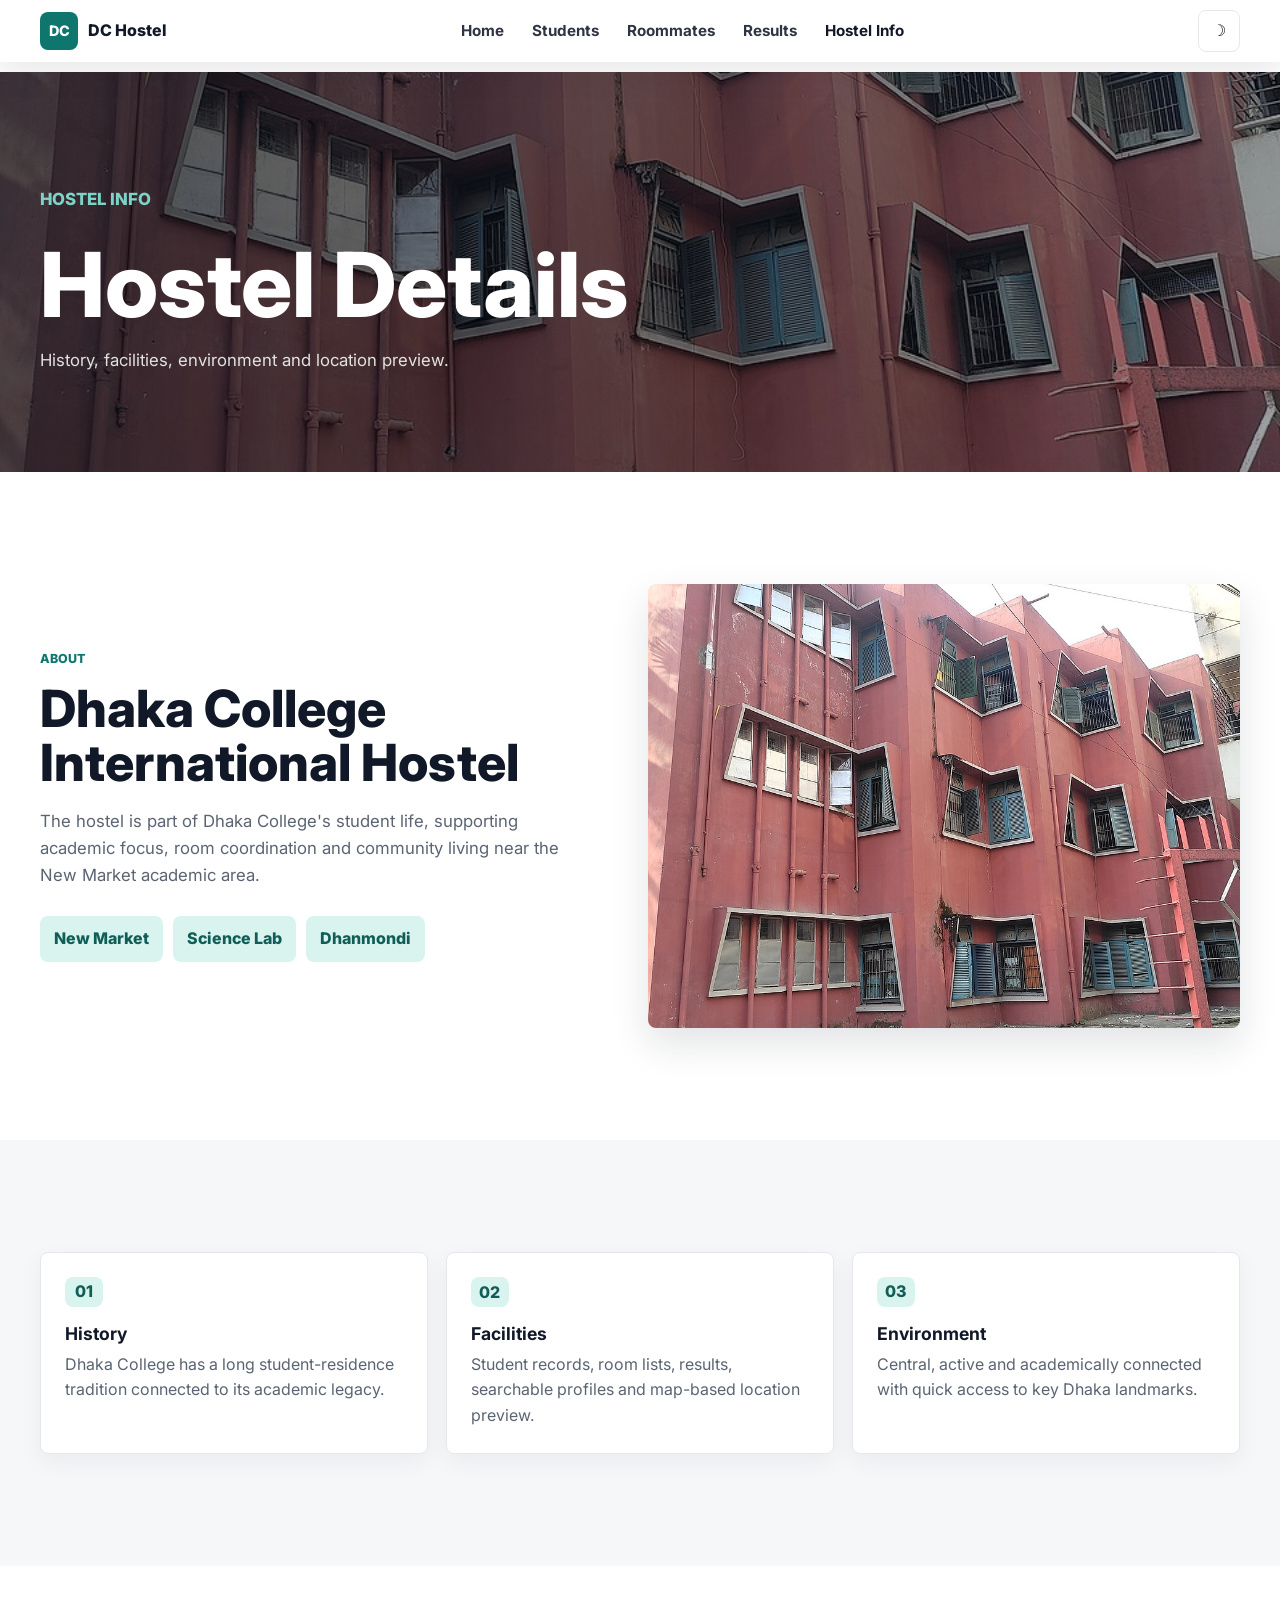
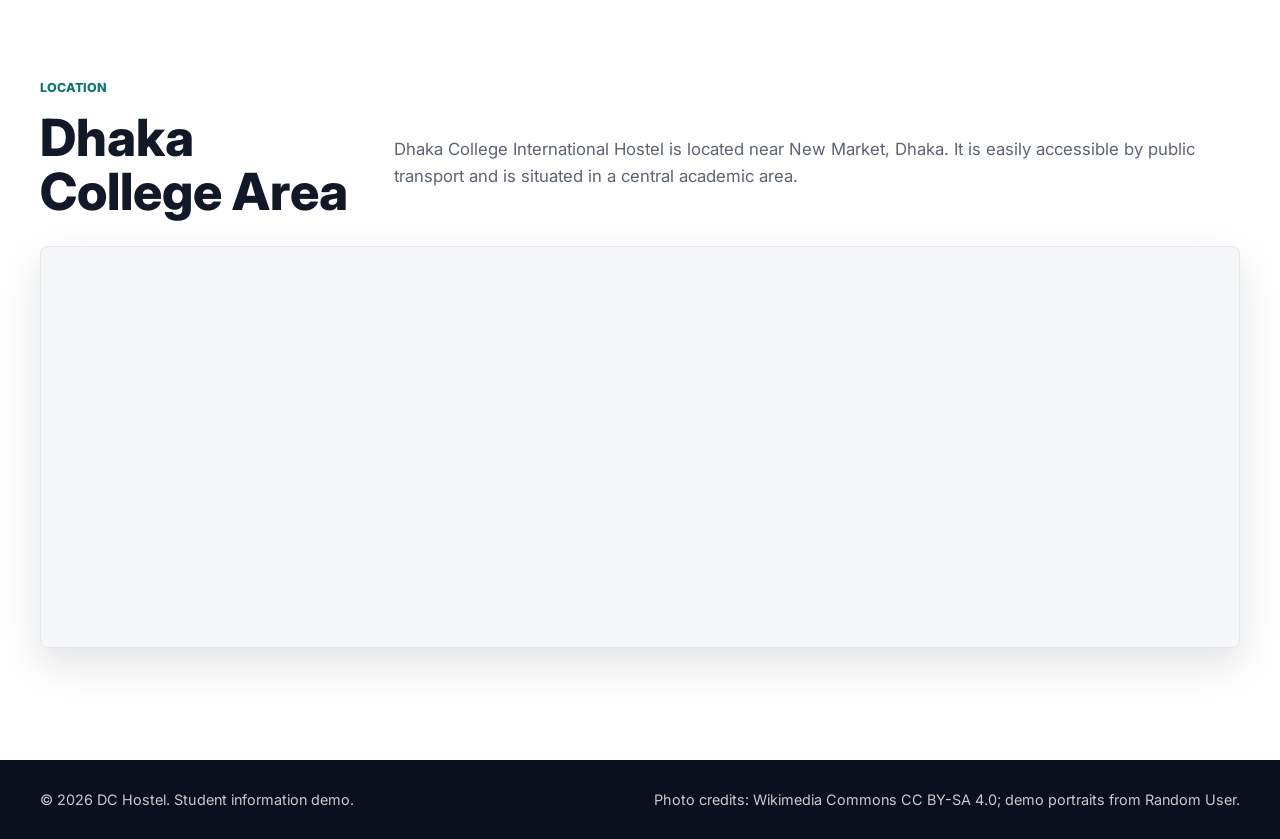
==== hostel.html @ eec2147d "Add files via upload" ====
<!DOCTYPE html>
<html lang="en">
<head>
  <meta charset="UTF-8">
  <meta name="viewport" content="width=device-width, initial-scale=1.0">
  <title>DC Hostel | Hostel Info</title>
  <link rel="preconnect" href="https://fonts.googleapis.com">
  <link rel="preconnect" href="https://fonts.gstatic.com" crossorigin>
  <link href="https://fonts.googleapis.com/css2?family=Inter:wght@400;500;600;700;800&display=swap" rel="stylesheet">
  <link href="https://unpkg.com/aos@2.3.4/dist/aos.css" rel="stylesheet">
  <link rel="stylesheet" href="css/style.css">
</head>
<body data-page="hostel">
  <header class="navbar" id="navbar">
    <div class="container nav-inner">
      <a class="logo" href="index.html" aria-label="DC Hostel home">
        <span class="logo-mark">DC</span>
        <span>DC Hostel</span>
      </a>
      <nav class="nav-links" aria-label="Primary navigation">
        <a href="index.html">Home</a>
        <a href="students.html">Students</a>
        <a href="roommates.html">Roommates</a>
        <a href="results.html">Results</a>
        <a href="hostel.html" class="active">Hostel Info</a>
      </nav>
      <button class="theme-toggle" id="toggle" type="button" aria-label="Toggle dark mode">
        <span aria-hidden="true">&#9789;</span>
      </button>
    </div>
  </header>

  <main class="page-main">
    <section class="page-hero hostel-hero compact">
      <div class="container" data-aos="fade-up">
        <p class="eyebrow">Hostel Info</p>
        <h1>Hostel Details</h1>
        <p>History, facilities, environment and location preview.</p>
      </div>
    </section>

    <section class="section">
      <div class="container">
        <div class="split">
          <div data-aos="fade-up">
            <p class="eyebrow">About</p>
            <h2>Dhaka College International Hostel</h2>
            <p class="lead">
              The hostel is part of Dhaka College's student life, supporting academic focus, room coordination and community living near the New Market academic area.
            </p>
            <ul class="nearby-list">
              <li>New Market</li>
              <li>Science Lab</li>
              <li>Dhanmondi</li>
            </ul>
          </div>
          <figure class="hostel-photo" data-aos="zoom-in">
            <img src="images/hostel-building.jpg" alt="Dhaka College hostel building" loading="lazy">
          </figure>
        </div>
      </div>
    </section>

    <section class="section tinted">
      <div class="container">
        <div class="info-grid three">
          <article class="info-box" data-aos="fade-up">
            <span class="info-icon">01</span>
            <h3>History</h3>
            <p>Dhaka College has a long student-residence tradition connected to its academic legacy.</p>
          </article>
          <article class="info-box" data-aos="fade-up" data-aos-delay="140">
            <span class="info-icon">02</span>
            <h3>Facilities</h3>
            <p>Student records, room lists, results, searchable profiles and map-based location preview.</p>
          </article>
          <article class="info-box" data-aos="fade-up" data-aos-delay="280">
            <span class="info-icon">03</span>
            <h3>Environment</h3>
            <p>Central, active and academically connected with quick access to key Dhaka landmarks.</p>
          </article>
        </div>
      </div>
    </section>

    <section class="section location-section">
      <div class="container">
        <div class="section-head">
          <div data-aos="fade-up">
            <p class="eyebrow">Location</p>
            <h2>Dhaka College Area</h2>
          </div>
          <p class="location-copy" data-aos="fade-up" data-aos-delay="120">
            Dhaka College International Hostel is located near New Market, Dhaka. It is easily accessible by public transport and is situated in a central academic area.
          </p>
        </div>
        <div class="map-wrap" data-aos="zoom-in">
          <iframe
            src="https://www.google.com/maps?q=Dhaka+College&output=embed"
            width="100%"
            height="400"
            style="border:0;"
            loading="lazy"
            referrerpolicy="no-referrer-when-downgrade"
            title="Dhaka College location map">
          </iframe>
        </div>
      </div>
    </section>
  </main>

  <footer class="footer">
    <div class="container footer-inner">
      <p>&copy; 2026 DC Hostel. Student information demo.</p>
      <p>Photo credits: Wikimedia Commons CC BY-SA 4.0; demo portraits from Random User.</p>
    </div>
  </footer>

  <script src="https://unpkg.com/aos@2.3.4/dist/aos.js"></script>
  <script src="js/app.js"></script>
</body>
</html>
---- css/style.css ----
:root {
  --bg: #ffffff;
  --text: #111827;
  --muted: #5b6472;
  --surface: #f6f7f9;
  --surface-strong: #ffffff;
  --border: #e4e7ec;
  --accent: #0f766e;
  --accent-strong: #115e59;
  --accent-soft: #d9f3ee;
  --warm: #b45309;
  --shadow: 0 16px 38px rgba(17, 24, 39, 0.12);
  --nav-bg: rgba(255, 255, 255, 0.9);
  --overlay: rgba(8, 13, 24, 0.6);
}

.dark {
  --bg: #0f172a;
  --text: #f1f5f9;
  --muted: #cbd5e1;
  --surface: #111c31;
  --surface-strong: #172033;
  --border: rgba(226, 232, 240, 0.14);
  --accent: #2dd4bf;
  --accent-strong: #5eead4;
  --accent-soft: rgba(45, 212, 191, 0.15);
  --warm: #f59e0b;
  --shadow: 0 18px 44px rgba(0, 0, 0, 0.34);
  --nav-bg: rgba(15, 23, 42, 0.9);
  --overlay: rgba(5, 10, 18, 0.7);
}

* {
  box-sizing: border-box;
}

html {
  scroll-behavior: smooth;
  overflow-x: hidden;
}

body {
  margin: 0;
  background: var(--bg);
  color: var(--text);
  font-family: "Inter", Arial, sans-serif;
  line-height: 1.6;
  overflow-x: hidden;
  transition: background 0.25s ease, color 0.25s ease;
}

img {
  display: block;
  width: 100%;
}

a {
  color: inherit;
  text-decoration: none;
}

button,
input {
  font: inherit;
}

.container {
  width: min(100% - 32px, 1200px);
  margin-inline: auto;
}

.sr-only {
  position: absolute;
  width: 1px;
  height: 1px;
  padding: 0;
  margin: -1px;
  overflow: hidden;
  clip: rect(0, 0, 0, 0);
  white-space: nowrap;
  border: 0;
}

.navbar {
  position: fixed;
  inset: 0 0 auto 0;
  z-index: 50;
  padding: 18px 0;
  transition: background 0.25s ease, box-shadow 0.25s ease, padding 0.25s ease;
}

.navbar.scrolled {
  background: var(--nav-bg);
  box-shadow: 0 10px 30px rgba(15, 23, 42, 0.12);
  backdrop-filter: blur(14px);
  padding: 10px 0;
}

body:not([data-page="home"]) .navbar {
  background: var(--nav-bg);
  box-shadow: 0 10px 30px rgba(15, 23, 42, 0.1);
  backdrop-filter: blur(14px);
  padding: 10px 0;
}

.nav-inner {
  display: flex;
  align-items: center;
  justify-content: space-between;
  gap: 18px;
}

.logo {
  display: inline-flex;
  align-items: center;
  gap: 10px;
  font-weight: 800;
  color: #ffffff;
}

.navbar.scrolled .logo,
.page-main + .footer ~ .logo {
  color: var(--text);
}

body:not([data-page="home"]) .logo,
body:not([data-page="home"]) .nav-links a {
  color: var(--text);
}

.logo-mark {
  display: grid;
  width: 38px;
  height: 38px;
  place-items: center;
  border-radius: 8px;
  background: var(--accent);
  color: #ffffff;
  font-size: 0.9rem;
}

.nav-links {
  display: flex;
  align-items: center;
  gap: clamp(10px, 2.5vw, 28px);
}

.nav-links a {
  color: #ffffff;
  font-size: 0.95rem;
  font-weight: 700;
  opacity: 0.88;
  transition: color 0.2s ease, opacity 0.2s ease;
}

.navbar.scrolled .nav-links a {
  color: var(--text);
}

.nav-links a:hover,
.nav-links a.active {
  color: var(--accent);
  opacity: 1;
}

.theme-toggle {
  display: grid;
  width: 42px;
  height: 42px;
  place-items: center;
  border: 1px solid rgba(255, 255, 255, 0.45);
  border-radius: 8px;
  background: rgba(255, 255, 255, 0.14);
  color: #ffffff;
  cursor: pointer;
  transition: transform 0.2s ease, background 0.2s ease, color 0.2s ease, border 0.2s ease;
}

body:not([data-page="home"]) .theme-toggle,
.navbar.scrolled .theme-toggle {
  background: var(--surface-strong);
  color: var(--text);
  border-color: var(--border);
}

.theme-toggle:hover {
  transform: translateY(-2px);
  background: var(--accent);
  color: #ffffff;
}

.hero {
  position: relative;
  min-height: 78vh;
  display: flex;
  align-items: center;
  overflow: hidden;
  background: url("../images/hostel-hero.jpg") center / cover no-repeat;
}

.hero-overlay {
  position: absolute;
  inset: 0;
  background: linear-gradient(90deg, var(--overlay), rgba(8, 13, 24, 0.25));
}

.hero-content {
  position: relative;
  z-index: 1;
  max-width: 760px;
  padding-top: 78px;
  color: #ffffff;
}

.hero h1,
.page-hero h1 {
  margin: 0;
  font-size: clamp(2.5rem, 7vw, 5.6rem);
  line-height: 0.98;
  font-weight: 800;
}

.hero-subtitle {
  max-width: 560px;
  margin: 22px 0 32px;
  color: rgba(255, 255, 255, 0.88);
  font-size: clamp(1.02rem, 2vw, 1.25rem);
}

.eyebrow {
  margin: 0 0 12px;
  color: var(--accent);
  font-size: 0.78rem;
  font-weight: 800;
  letter-spacing: 0;
  text-transform: uppercase;
}

.hero .eyebrow,
.page-hero .eyebrow {
  color: #7dd3c7;
}

.btn {
  display: inline-flex;
  align-items: center;
  justify-content: center;
  min-height: 46px;
  padding: 0 20px;
  border: 1px solid transparent;
  border-radius: 8px;
  font-weight: 800;
  cursor: pointer;
  transition: transform 0.2s ease, box-shadow 0.2s ease, background 0.2s ease, color 0.2s ease;
}

.btn:hover {
  transform: scale(1.04);
  box-shadow: var(--shadow);
}

.btn.primary {
  background: var(--accent);
  color: #ffffff;
}

.btn.secondary {
  color: var(--accent-strong);
  background: var(--accent-soft);
  border-color: rgba(15, 118, 110, 0.18);
}

.section {
  padding: clamp(70px, 9vw, 112px) 0;
}

.section.tinted {
  background: var(--surface);
}

.section-head {
  display: flex;
  align-items: end;
  justify-content: space-between;
  gap: 24px;
  margin-bottom: 28px;
}

h2 {
  margin: 0;
  font-size: clamp(1.8rem, 4vw, 3.2rem);
  line-height: 1.06;
  font-weight: 800;
}

h3 {
  margin: 0 0 8px;
  font-size: 1.1rem;
  line-height: 1.2;
}

.lead,
.location-copy,
.page-hero p {
  margin: 18px 0 28px;
  color: var(--muted);
  font-size: 1.05rem;
}

.student-grid {
  display: grid;
  grid-template-columns: repeat(3, minmax(0, 1fr));
  gap: 22px;
}

.student-card {
  min-width: 0;
  padding: 0;
  border: 1px solid var(--border);
  border-radius: 8px;
  background: var(--surface-strong);
  color: var(--text);
  overflow: hidden;
  text-align: left;
  cursor: pointer;
  box-shadow: 0 8px 22px rgba(15, 23, 42, 0.06);
  transition: transform 0.2s ease, box-shadow 0.2s ease, border-color 0.2s ease;
}

.student-card:hover {
  transform: scale(1.03);
  box-shadow: var(--shadow);
  border-color: rgba(15, 118, 110, 0.36);
}

.student-card img {
  height: 245px;
  object-fit: cover;
  background: var(--surface);
}

.student-body {
  padding: 18px;
}

.student-body p {
  margin: 4px 0 0;
  color: var(--muted);
  font-weight: 600;
}

.student-meta {
  display: flex;
  flex-wrap: wrap;
  gap: 8px;
  margin-top: 14px;
}

.pill {
  display: inline-flex;
  align-items: center;
  min-height: 28px;
  padding: 0 10px;
  border-radius: 999px;
  background: var(--accent-soft);
  color: var(--accent-strong);
  font-size: 0.82rem;
  font-weight: 800;
}

.search-wrap {
  margin: 0 0 26px;
}

.search-input {
  width: 100%;
  height: 52px;
  padding: 0 18px;
  border: 1px solid var(--border);
  border-radius: 8px;
  outline: none;
  background: var(--surface-strong);
  color: var(--text);
  box-shadow: 0 8px 24px rgba(15, 23, 42, 0.05);
  transition: border-color 0.2s ease, box-shadow 0.2s ease;
}

.search-input:focus {
  border-color: var(--accent);
  box-shadow: 0 0 0 4px rgba(15, 118, 110, 0.12);
}

.empty-state {
  grid-column: 1 / -1;
  padding: 30px;
  border: 1px dashed var(--border);
  border-radius: 8px;
  color: var(--muted);
  background: var(--surface-strong);
  text-align: center;
  font-weight: 700;
}

.roommate-grid {
  display: grid;
  gap: 22px;
}

.roommate-grid.wide {
  grid-template-columns: repeat(2, minmax(0, 1fr));
}

.room-pair {
  display: grid;
  grid-template-columns: minmax(0, 1fr) auto minmax(0, 1fr);
  align-items: center;
  gap: 16px;
  padding: 18px;
  border: 1px solid var(--border);
  border-radius: 8px;
  background: var(--surface-strong);
  box-shadow: 0 8px 24px rgba(15, 23, 42, 0.06);
}

.room-person {
  min-width: 0;
  border: 0;
  border-radius: 8px;
  background: var(--surface);
  color: var(--text);
  padding: 14px;
  text-align: center;
  cursor: pointer;
  transition: transform 0.2s ease, background 0.2s ease;
}

.room-person:hover {
  transform: translateY(-3px);
  background: var(--accent-soft);
}

.room-person img {
  width: 86px;
  height: 86px;
  margin: 0 auto 10px;
  border-radius: 50%;
  object-fit: cover;
}

.room-person strong {
  display: block;
  overflow-wrap: anywhere;
  line-height: 1.25;
}

.room-person span {
  color: var(--muted);
  font-size: 0.88rem;
  font-weight: 700;
}

.room-number {
  display: grid;
  width: 84px;
  min-height: 84px;
  place-items: center;
  border-radius: 8px;
  background: var(--accent);
  color: #ffffff;
  font-weight: 800;
  line-height: 1.1;
  text-align: center;
}

.split {
  display: grid;
  grid-template-columns: minmax(0, 0.95fr) minmax(0, 1.05fr);
  gap: clamp(30px, 6vw, 72px);
  align-items: center;
}

.info-grid {
  display: grid;
  grid-template-columns: 1fr;
  gap: 18px;
}

.info-grid.three {
  grid-template-columns: repeat(3, minmax(0, 1fr));
}

.info-box {
  padding: 24px;
  border: 1px solid var(--border);
  border-radius: 8px;
  background: var(--surface-strong);
  box-shadow: 0 8px 24px rgba(15, 23, 42, 0.05);
}

.info-box p {
  margin: 0;
  color: var(--muted);
}

.info-icon {
  display: inline-flex;
  align-items: center;
  justify-content: center;
  min-width: 38px;
  height: 30px;
  margin-bottom: 16px;
  border-radius: 8px;
  background: var(--accent-soft);
  color: var(--accent-strong);
  font-weight: 800;
}

.map-wrap {
  overflow: hidden;
  border: 1px solid var(--border);
  border-radius: 8px;
  background: var(--surface);
  box-shadow: var(--shadow);
}

.map-wrap iframe {
  display: block;
}

.page-main {
  min-height: 70vh;
  padding-top: 72px;
}

.page-hero {
  position: relative;
  padding: 96px 0 70px;
  overflow: hidden;
  background: linear-gradient(90deg, rgba(5, 10, 18, 0.72), rgba(5, 10, 18, 0.38)), url("../images/hostel-hero.jpg") center / cover no-repeat;
  color: #ffffff;
}

.page-hero.compact h1 {
  max-width: 820px;
}

.page-hero p {
  max-width: 660px;
  color: rgba(255, 255, 255, 0.86);
}

.roommates-hero,
.results-hero,
.hostel-hero {
  background-image: linear-gradient(90deg, rgba(5, 10, 18, 0.72), rgba(5, 10, 18, 0.38)), url("../images/hostel-building.jpg");
}

.table-shell {
  overflow-x: auto;
  border: 1px solid var(--border);
  border-radius: 8px;
  background: var(--surface-strong);
  box-shadow: var(--shadow);
}

.result-table {
  width: 100%;
  min-width: 720px;
  border-collapse: collapse;
}

.result-table th,
.result-table td {
  padding: 18px;
  border-bottom: 1px solid var(--border);
  text-align: left;
}

.result-table th {
  background: var(--surface);
  font-size: 0.85rem;
  text-transform: uppercase;
  letter-spacing: 0;
}

.result-table tr:last-child td {
  border-bottom: 0;
}

.result-table button {
  border: 0;
  background: transparent;
  color: var(--accent-strong);
  font-weight: 800;
  cursor: pointer;
  padding: 0;
}

.hostel-photo {
  margin: 0;
  overflow: hidden;
  border-radius: 8px;
  box-shadow: var(--shadow);
}

.hostel-photo img {
  aspect-ratio: 4 / 3;
  object-fit: cover;
}

.nearby-list {
  display: flex;
  flex-wrap: wrap;
  gap: 10px;
  padding: 0;
  margin: 24px 0 0;
  list-style: none;
}

.nearby-list li {
  padding: 10px 14px;
  border-radius: 8px;
  background: var(--accent-soft);
  color: var(--accent-strong);
  font-weight: 800;
}

.footer {
  padding: 28px 0;
  background: #0a0f1d;
  color: rgba(255, 255, 255, 0.78);
}

.footer-inner {
  display: flex;
  justify-content: space-between;
  gap: 20px;
}

.footer p {
  margin: 0;
  font-size: 0.9rem;
}

.modal {
  position: fixed;
  inset: 0;
  z-index: 100;
  display: none;
  place-items: center;
  padding: 20px;
}

.modal.open {
  display: grid;
}

.modal-backdrop {
  position: absolute;
  inset: 0;
  background: rgba(6, 10, 18, 0.72);
  backdrop-filter: blur(8px);
}

.modal-panel {
  position: relative;
  width: min(100%, 820px);
  max-height: min(88vh, 860px);
  overflow: auto;
  border-radius: 8px;
  background: var(--surface-strong);
  color: var(--text);
  box-shadow: 0 30px 80px rgba(0, 0, 0, 0.35);
}

.modal-close {
  position: absolute;
  top: 14px;
  right: 14px;
  z-index: 1;
  width: 38px;
  height: 38px;
  border: 1px solid var(--border);
  border-radius: 8px;
  background: var(--surface-strong);
  color: var(--text);
  cursor: pointer;
  font-size: 1.5rem;
  line-height: 1;
}

.profile {
  display: grid;
  grid-template-columns: 260px minmax(0, 1fr);
  gap: 28px;
  padding: 30px;
}

.profile img {
  height: 320px;
  border-radius: 8px;
  object-fit: cover;
}

.profile h2 {
  margin-bottom: 4px;
  font-size: clamp(1.6rem, 4vw, 2.5rem);
}

.profile-grid {
  display: grid;
  grid-template-columns: repeat(2, minmax(0, 1fr));
  gap: 12px;
  margin: 22px 0;
}

.profile-item {
  min-width: 0;
  padding: 12px;
  border-radius: 8px;
  background: var(--surface);
}

.profile-item span {
  display: block;
  color: var(--muted);
  font-size: 0.78rem;
  font-weight: 800;
  text-transform: uppercase;
  letter-spacing: 0;
}

.profile-item strong {
  overflow-wrap: anywhere;
}

.result-list {
  display: grid;
  grid-template-columns: repeat(4, minmax(0, 1fr));
  gap: 10px;
  margin: 16px 0 22px;
}

.result-box {
  padding: 12px;
  border-radius: 8px;
  background: var(--accent-soft);
  color: var(--accent-strong);
  font-weight: 800;
  text-align: center;
}

.profile a {
  color: var(--accent-strong);
  font-weight: 800;
}

@media (max-width: 920px) {
  .nav-inner {
    align-items: flex-start;
  }

  .nav-links {
    order: 3;
    width: 100%;
    padding-top: 12px;
    overflow-x: auto;
  }

  .nav-inner {
    flex-wrap: wrap;
  }

  .student-grid,
  .info-grid.three,
  .roommate-grid.wide,
  .split {
    grid-template-columns: 1fr;
  }

  .section-head {
    align-items: flex-start;
    flex-direction: column;
  }

  .profile {
    grid-template-columns: 1fr;
  }

  .profile img {
    height: 280px;
  }
}

@media (max-width: 640px) {
  .container {
    width: min(100% - 24px, 1200px);
  }

  .navbar {
    padding: 10px 0;
  }

  .nav-links a {
    font-size: 0.88rem;
    white-space: nowrap;
  }

  .hero {
    min-height: 74vh;
  }

  .hero-content {
    padding-top: 120px;
  }

  .section {
    padding: 58px 0;
  }

  .student-grid {
    gap: 16px;
  }

  .student-card img {
    height: 220px;
  }

  .room-pair {
    grid-template-columns: 1fr;
  }

  .room-number {
    width: 100%;
    min-height: 58px;
  }

  .footer-inner,
  .profile-grid,
  .result-list {
    grid-template-columns: 1fr;
    display: grid;
  }

  .modal {
    padding: 12px;
  }

  .profile {
    padding: 22px;
  }
}
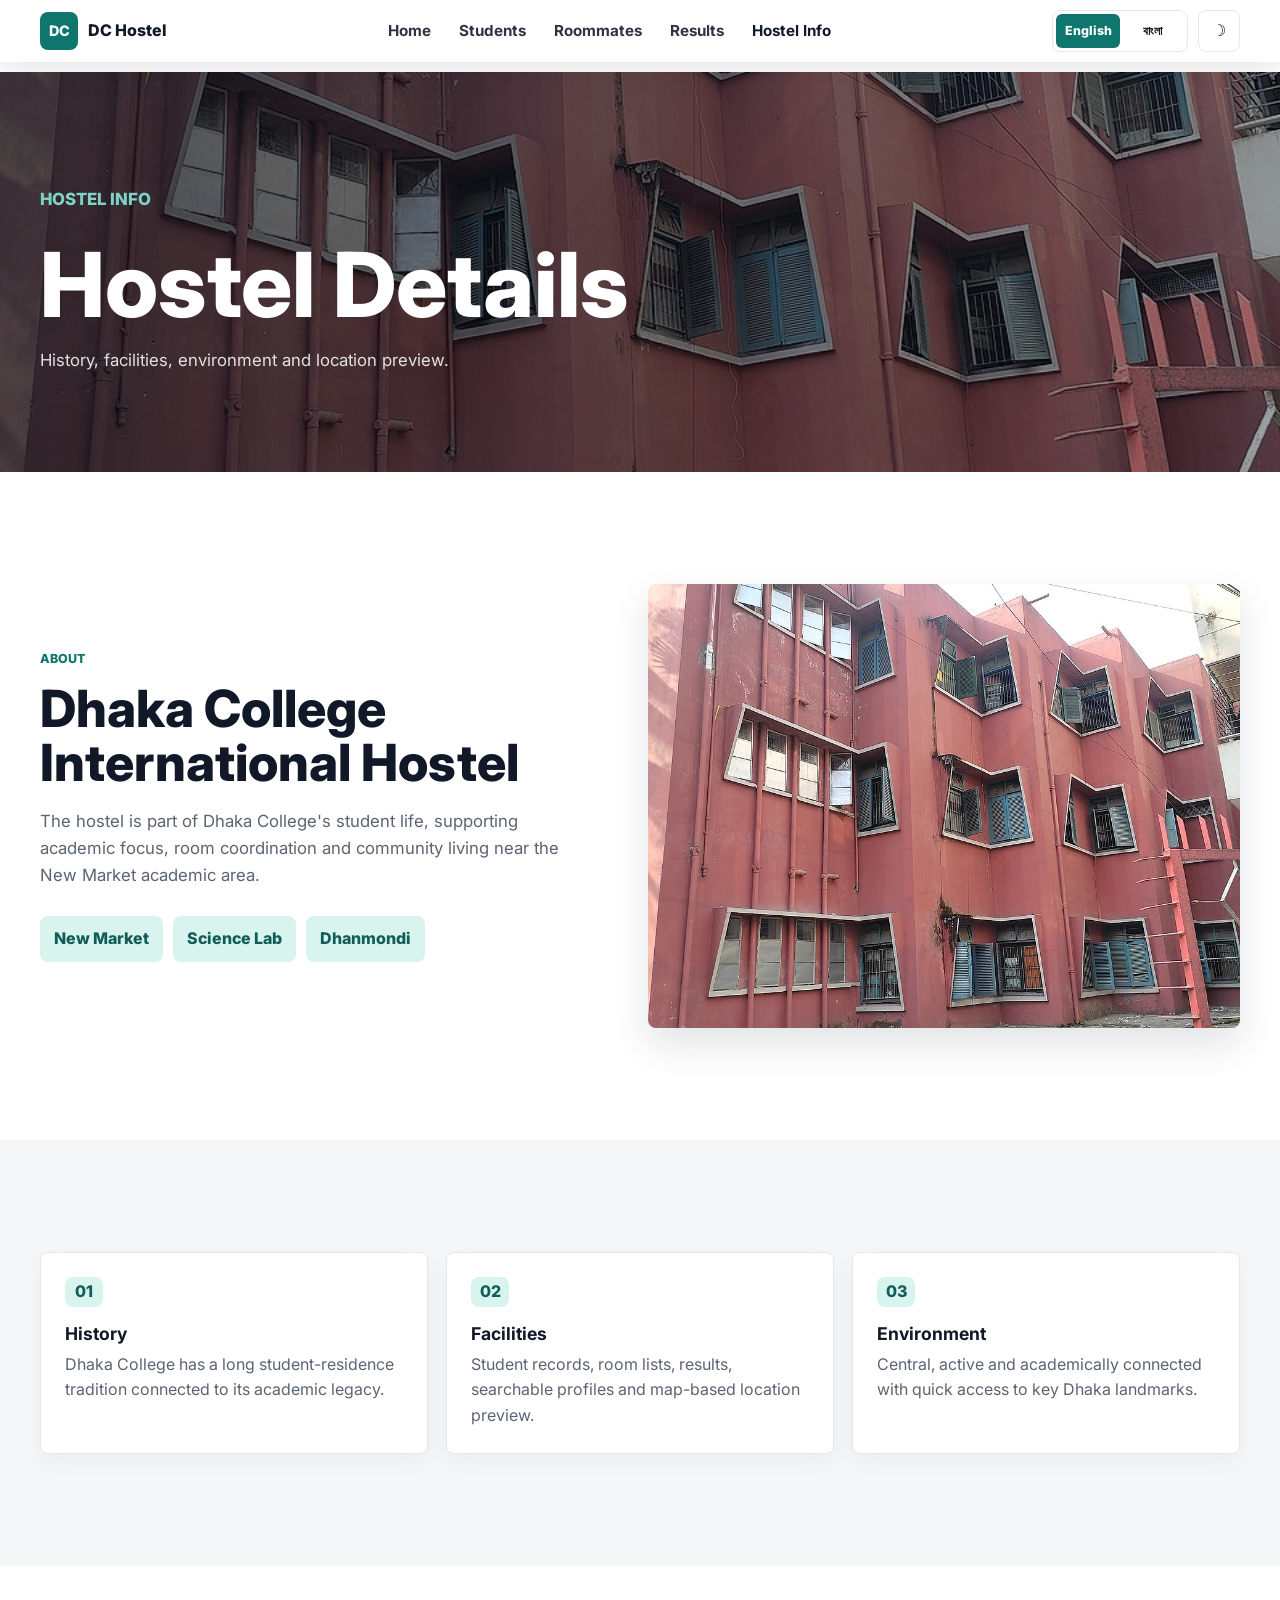
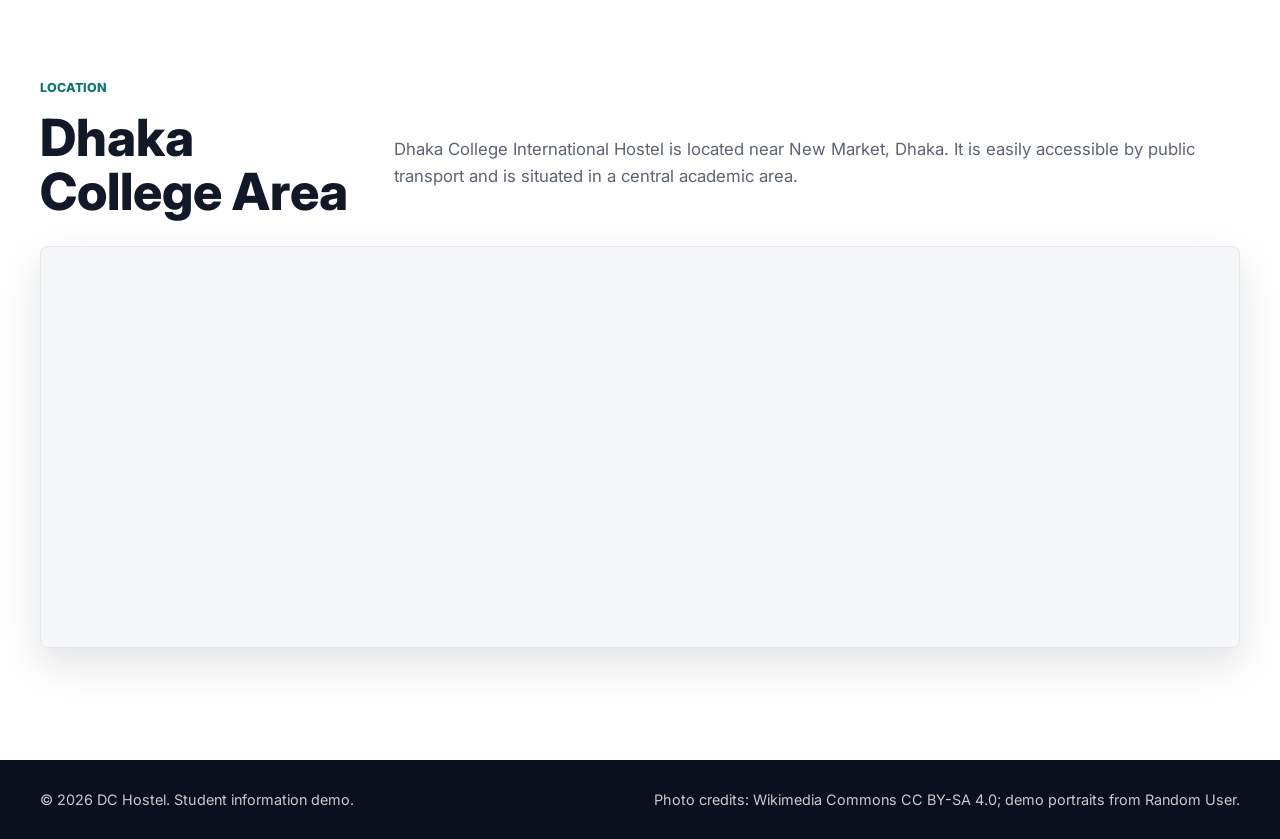
==== commit dc261628: "Add files via upload" ====
--- a/hostel.html
+++ b/hostel.html
@@ -6,7 +6,7 @@
   <title>DC Hostel | Hostel Info</title>
   <link rel="preconnect" href="https://fonts.googleapis.com">
   <link rel="preconnect" href="https://fonts.gstatic.com" crossorigin>
-  <link href="https://fonts.googleapis.com/css2?family=Inter:wght@400;500;600;700;800&display=swap" rel="stylesheet">
+  <link href="https://fonts.googleapis.com/css2?family=Hind+Siliguri:wght@400;500;600;700;800&family=Inter:wght@400;500;600;700;800&display=swap" rel="stylesheet">
   <link href="https://unpkg.com/aos@2.3.4/dist/aos.css" rel="stylesheet">
   <link rel="stylesheet" href="css/style.css">
 </head>
@@ -15,27 +15,33 @@
     <div class="container nav-inner">
       <a class="logo" href="index.html" aria-label="DC Hostel home">
         <span class="logo-mark">DC</span>
-        <span>DC Hostel</span>
+        <span data-i18n="nav.logo">DC Hostel</span>
       </a>
       <nav class="nav-links" aria-label="Primary navigation">
-        <a href="index.html">Home</a>
-        <a href="students.html">Students</a>
-        <a href="roommates.html">Roommates</a>
-        <a href="results.html">Results</a>
-        <a href="hostel.html" class="active">Hostel Info</a>
+        <a href="index.html" data-i18n="nav.home">Home</a>
+        <a href="students.html" data-i18n="nav.students">Students</a>
+        <a href="roommates.html" data-i18n="nav.roommates">Roommates</a>
+        <a href="results.html" data-i18n="nav.results">Results</a>
+        <a href="hostel.html" class="active" data-i18n="nav.hostel">Hostel Info</a>
       </nav>
-      <button class="theme-toggle" id="toggle" type="button" aria-label="Toggle dark mode">
-        <span aria-hidden="true">&#9789;</span>
-      </button>
+      <div class="nav-actions">
+        <div class="language-switch" aria-label="Language selector">
+          <button type="button" data-lang-option="en">English</button>
+          <button type="button" data-lang-option="bn">বাংলা</button>
+        </div>
+        <button class="theme-toggle" id="toggle" type="button" aria-label="Toggle dark mode">
+          <span aria-hidden="true">&#9789;</span>
+        </button>
+      </div>
     </div>
   </header>
 
   <main class="page-main">
     <section class="page-hero hostel-hero compact">
       <div class="container" data-aos="fade-up">
-        <p class="eyebrow">Hostel Info</p>
-        <h1>Hostel Details</h1>
-        <p>History, facilities, environment and location preview.</p>
+        <p class="eyebrow" data-i18n="common.hostelInfo">Hostel Info</p>
+        <h1 data-i18n="hostel.title">Hostel Details</h1>
+        <p data-i18n="hostel.subtitle">History, facilities, environment and location preview.</p>
       </div>
     </section>
 
@@ -43,15 +49,15 @@
       <div class="container">
         <div class="split">
           <div data-aos="fade-up">
-            <p class="eyebrow">About</p>
-            <h2>Dhaka College International Hostel</h2>
-            <p class="lead">
+            <p class="eyebrow" data-i18n="common.about">About</p>
+            <h2 data-i18n="home.heroTitle">Dhaka College International Hostel</h2>
+            <p class="lead" data-i18n="hostel.aboutText">
               The hostel is part of Dhaka College's student life, supporting academic focus, room coordination and community living near the New Market academic area.
             </p>
             <ul class="nearby-list">
-              <li>New Market</li>
-              <li>Science Lab</li>
-              <li>Dhanmondi</li>
+              <li data-i18n="places.newMarket">New Market</li>
+              <li data-i18n="places.scienceLab">Science Lab</li>
+              <li data-i18n="places.dhanmondi">Dhanmondi</li>
             </ul>
           </div>
           <figure class="hostel-photo" data-aos="zoom-in">
@@ -66,18 +72,18 @@
         <div class="info-grid three">
           <article class="info-box" data-aos="fade-up">
             <span class="info-icon">01</span>
-            <h3>History</h3>
-            <p>Dhaka College has a long student-residence tradition connected to its academic legacy.</p>
+            <h3 data-i18n="common.history">History</h3>
+            <p data-i18n="hostel.historyText">Dhaka College has a long student-residence tradition connected to its academic legacy.</p>
           </article>
           <article class="info-box" data-aos="fade-up" data-aos-delay="140">
             <span class="info-icon">02</span>
-            <h3>Facilities</h3>
-            <p>Student records, room lists, results, searchable profiles and map-based location preview.</p>
+            <h3 data-i18n="common.facilities">Facilities</h3>
+            <p data-i18n="hostel.facilitiesText">Student records, room lists, results, searchable profiles and map-based location preview.</p>
           </article>
           <article class="info-box" data-aos="fade-up" data-aos-delay="280">
             <span class="info-icon">03</span>
-            <h3>Environment</h3>
-            <p>Central, active and academically connected with quick access to key Dhaka landmarks.</p>
+            <h3 data-i18n="common.environment">Environment</h3>
+            <p data-i18n="hostel.environmentText">Central, active and academically connected with quick access to key Dhaka landmarks.</p>
           </article>
         </div>
       </div>
@@ -87,10 +93,10 @@
       <div class="container">
         <div class="section-head">
           <div data-aos="fade-up">
-            <p class="eyebrow">Location</p>
-            <h2>Dhaka College Area</h2>
+            <p class="eyebrow" data-i18n="common.location">Location</p>
+            <h2 data-i18n="hostel.locationTitle">Dhaka College Area</h2>
           </div>
-          <p class="location-copy" data-aos="fade-up" data-aos-delay="120">
+          <p class="location-copy" data-aos="fade-up" data-aos-delay="120" data-i18n="hostel.locationText">
             Dhaka College International Hostel is located near New Market, Dhaka. It is easily accessible by public transport and is situated in a central academic area.
           </p>
         </div>
@@ -111,8 +117,8 @@
 
   <footer class="footer">
     <div class="container footer-inner">
-      <p>&copy; 2026 DC Hostel. Student information demo.</p>
-      <p>Photo credits: Wikimedia Commons CC BY-SA 4.0; demo portraits from Random User.</p>
+      <p data-i18n="footer.demo">&copy; 2026 DC Hostel. Student information demo.</p>
+      <p data-i18n="footer.credits">Photo credits: Wikimedia Commons CC BY-SA 4.0; demo portraits from Random User.</p>
     </div>
   </footer>
 
--- a/css/style.css
+++ b/css/style.css
@@ -49,6 +49,10 @@
   transition: background 0.25s ease, color 0.25s ease;
 }
 
+body[data-lang="bn"] {
+  font-family: "Hind Siliguri", "Inter", Arial, sans-serif;
+}
+
 img {
   display: block;
   width: 100%;
@@ -163,6 +167,54 @@
   opacity: 1;
 }
 
+.nav-actions {
+  display: inline-flex;
+  align-items: center;
+  gap: 10px;
+}
+
+.language-switch {
+  display: inline-grid;
+  grid-template-columns: repeat(2, 64px);
+  height: 42px;
+  padding: 3px;
+  border: 1px solid rgba(255, 255, 255, 0.45);
+  border-radius: 8px;
+  background: rgba(255, 255, 255, 0.14);
+}
+
+.language-switch button {
+  border: 0;
+  border-radius: 6px;
+  background: transparent;
+  color: #ffffff;
+  cursor: pointer;
+  font-size: 0.78rem;
+  font-weight: 800;
+  transition: background 0.2s ease, color 0.2s ease;
+}
+
+.language-switch button.active {
+  background: var(--accent);
+  color: #ffffff;
+}
+
+body:not([data-page="home"]) .language-switch,
+.navbar.scrolled .language-switch {
+  background: var(--surface-strong);
+  border-color: var(--border);
+}
+
+body:not([data-page="home"]) .language-switch button,
+.navbar.scrolled .language-switch button {
+  color: var(--text);
+}
+
+body:not([data-page="home"]) .language-switch button.active,
+.navbar.scrolled .language-switch button.active {
+  color: #ffffff;
+}
+
 .theme-toggle {
   display: grid;
   width: 42px;
@@ -767,6 +819,10 @@
     overflow-x: auto;
   }
 
+  .nav-actions {
+    margin-left: auto;
+  }
+
   .nav-inner {
     flex-wrap: wrap;
   }
@@ -806,6 +862,10 @@
     white-space: nowrap;
   }
 
+  .language-switch {
+    grid-template-columns: repeat(2, 58px);
+  }
+
   .hero {
     min-height: 74vh;
   }
